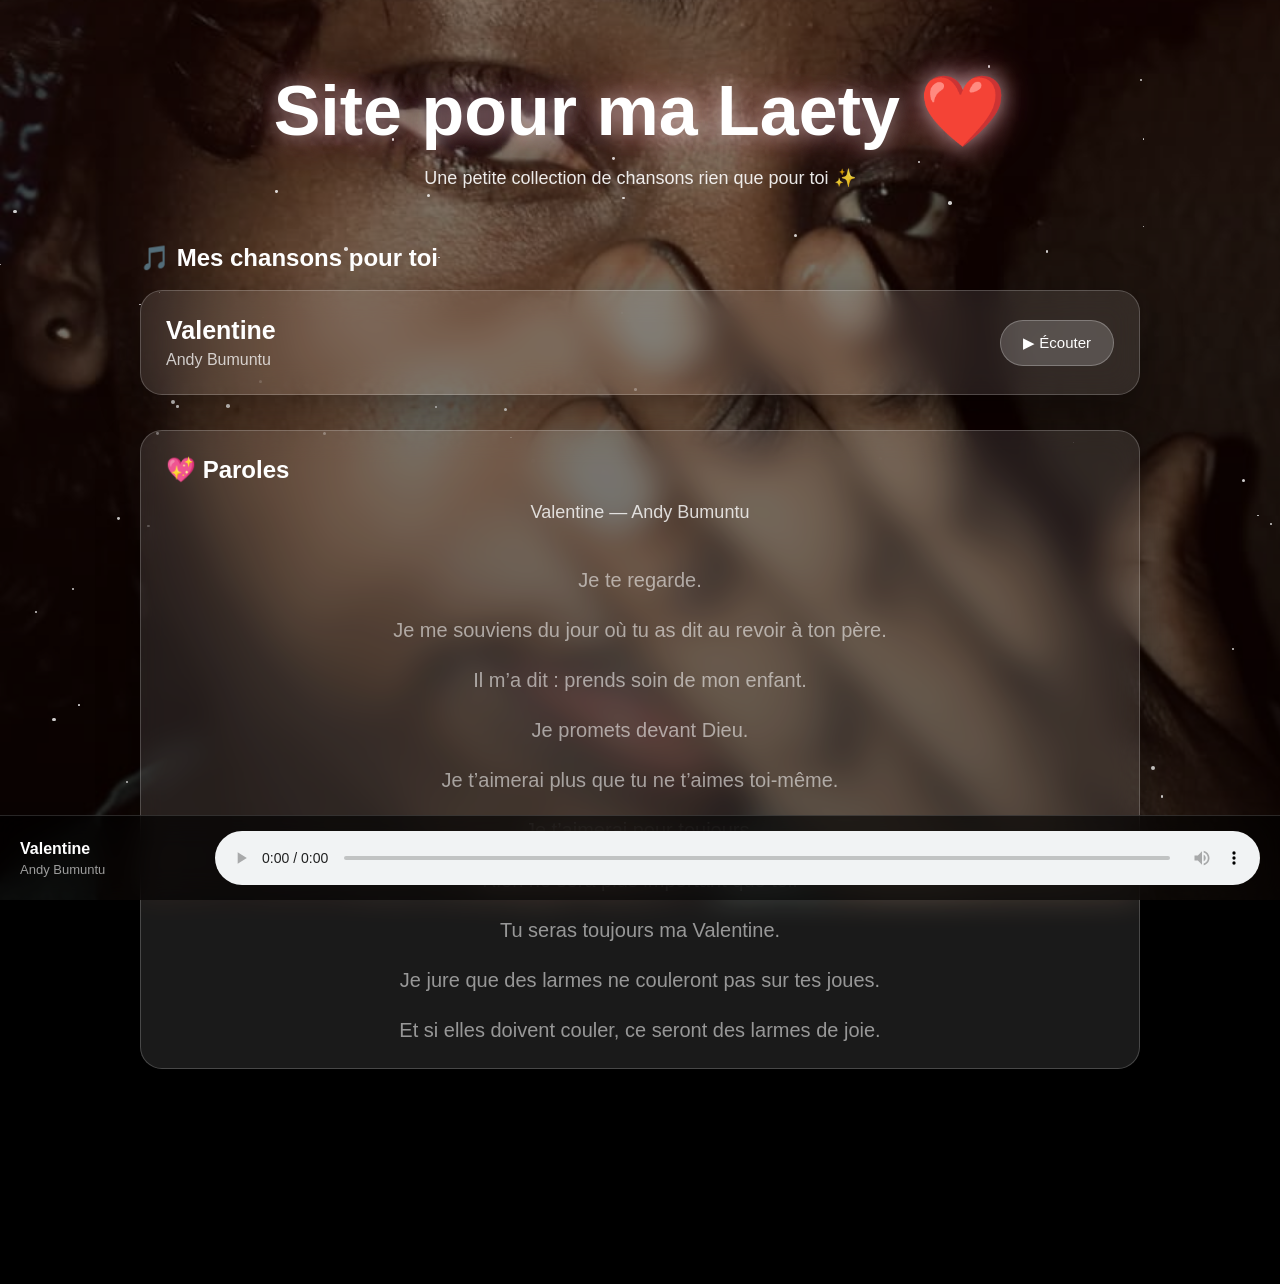
==== index.html @ 6dad12bb "Add files via upload" ====
<!DOCTYPE html>
<html lang="fr">
<head>
    <meta charset="UTF-8">
    <meta name="viewport" content="width=device-width, initial-scale=1.0">

    <title>Site pour ma Laety ❤️</title>

    <link rel="stylesheet" href="style.css">
</head>

<body>

    <!-- Fond -->
    <div class="background"></div>
    <div class="overlay"></div>

    <!-- Étoiles -->
    <div id="stars"></div>

    <!-- Contenu -->
    <main class="container">

        <header class="hero">
            <h1>Site pour ma Laety ❤️</h1>

            <p>
                Une petite collection de chansons
                rien que pour toi ✨
            </p>
        </header>


        <!-- MUSIQUES -->
        <section class="music-section">

            <h2>🎵 Mes chansons pour toi</h2>

            <div class="music-card" id="valentineCard">

                <div class="music-info">
                    <h3>Valentine</h3>
                    <p>Andy Bumuntu</p>
                </div>

                <button id="playButton">
                    ▶ Écouter
                </button>

            </div>

        </section>


        <!-- PAROLES -->
        <section class="lyrics-section">

            <h2>💖 Paroles</h2>

            <div id="songTitle" class="song-title">
                Valentine — Andy Bumuntu
            </div>

            <div id="lyrics">
                <p class="loading">
                    Les paroles vont apparaître ici...
                </p>
            </div>

        </section>

    </main>


    <!-- LECTEUR -->
    <div class="player">

        <div class="player-info">
            <strong>Valentine</strong>
            <span>Andy Bumuntu</span>
        </div>

        <audio id="audio" controls preload="metadata">
            <source src="assets/music/valentine.mp4" type="audio/mpeg">
            Votre navigateur ne supporte pas la lecture audio.
        </audio>

    </div>


    <script src="script.js"></script>

</body>
</html>
---- style.css ----
* {
    box-sizing: border-box;
    margin: 0;
    padding: 0;
}

html,
body {
    width: 100%;
    min-height: 100%;
    font-family: Arial, Helvetica, sans-serif;
    color: white;
}

/* =========================
   FOND
========================= */

body {
    min-height: 100vh;
    overflow-x: hidden;
    background: #000;
}

.background {
    position: fixed;
    inset: 0;

    background-image: url("assets/images/laety.jpeg");
    background-size: cover;
    background-position: center;
    background-repeat: no-repeat;

    z-index: -3;
}

.overlay {
    position: fixed;
    inset: 0;

    background:
        linear-gradient(
            rgba(0, 0, 0, 0.45),
            rgba(0, 0, 0, 0.72)
        );

    z-index: -2;
}


/* =========================
   ÉTOILES
========================= */

#stars {
    position: fixed;
    inset: 0;

    pointer-events: none;

    overflow: hidden;

    z-index: -1;
}

.star {
    position: absolute;

    width: 3px;
    height: 3px;

    background: white;

    border-radius: 50%;

    opacity: 0.8;

    animation:
        fall linear infinite,
        twinkle ease-in-out infinite;
}

@keyframes fall {

    from {
        transform: translateY(-20px);
    }

    to {
        transform: translateY(110vh);
    }
}

@keyframes twinkle {

    0%,
    100% {
        opacity: 0.2;
    }

    50% {
        opacity: 1;
    }
}


/* =========================
   CONTENU
========================= */

.container {
    width: min(1000px, 92%);
    margin: auto;

    padding-top: 70px;
    padding-bottom: 180px;
}


/* =========================
   HERO
========================= */

.hero {
    text-align: center;

    margin-bottom: 55px;
}

.hero h1 {
    font-size: clamp(35px, 7vw, 70px);

    margin-bottom: 15px;

    text-shadow:
        0 0 20px rgba(255,255,255,0.5),
        0 0 40px rgba(255,100,150,0.4);
}

.hero p {
    font-size: 18px;

    opacity: 0.9;
}


/* =========================
   SECTIONS
========================= */

.music-section,
.lyrics-section {
    margin-bottom: 35px;
}

.music-section h2,
.lyrics-section h2 {
    margin-bottom: 18px;

    font-size: 24px;
}


/* =========================
   GLASS CARD
========================= */

.music-card,
.lyrics-section {
    background: rgba(255, 255, 255, 0.10);

    border: 1px solid rgba(255, 255, 255, 0.20);

    backdrop-filter: blur(15px);
    -webkit-backdrop-filter: blur(15px);

    border-radius: 22px;

    box-shadow:
        0 15px 40px rgba(0, 0, 0, 0.35);
}

.music-card {
    padding: 25px;

    display: flex;

    justify-content: space-between;

    align-items: center;

    gap: 20px;
}

.music-info h3 {
    font-size: 25px;

    margin-bottom: 6px;
}

.music-info p {
    opacity: 0.75;
}


/* =========================
   BOUTON
========================= */

button {
    border: none;

    background: rgba(255, 255, 255, 0.18);

    color: white;

    padding: 13px 22px;

    border-radius: 50px;

    cursor: pointer;

    font-size: 15px;

    border: 1px solid rgba(255,255,255,0.25);

    transition: 0.25s;
}

button:hover {
    background: rgba(255, 255, 255, 0.30);

    transform: scale(1.05);
}


/* =========================
   PAROLES
========================= */

.lyrics-section {
    padding: 25px;

    min-height: 250px;
}

.song-title {
    text-align: center;

    font-size: 18px;

    margin-bottom: 20px;

    opacity: 0.8;
}

#lyrics {
    max-height: 500px;

    overflow-y: auto;

    padding: 10px;
}

.lyric-line {
    text-align: center;

    font-size: 20px;

    line-height: 1.8;

    padding: 5px 10px;

    margin: 4px 0;

    color: rgba(255,255,255,0.55);

    transition:
        color 0.3s,
        transform 0.3s,
        opacity 0.3s;
}

.lyric-line.active {
    color: white;

    font-weight: bold;

    transform: scale(1.04);

    text-shadow:
        0 0 10px rgba(255,255,255,0.7),
        0 0 25px rgba(255,100,160,0.7);
}

.loading {
    text-align: center;

    opacity: 0.7;
}


/* =========================
   PLAYER
========================= */

.player {
    position: fixed;

    bottom: 0;
    left: 0;
    right: 0;

    z-index: 10;

    padding: 15px 20px;

    background: rgba(0,0,0,0.65);

    backdrop-filter: blur(15px);
    -webkit-backdrop-filter: blur(15px);

    border-top: 1px solid rgba(255,255,255,0.15);

    display: flex;

    align-items: center;

    gap: 25px;
}

.player-info {
    min-width: 170px;

    display: flex;

    flex-direction: column;

    gap: 4px;
}

.player-info span {
    opacity: 0.6;

    font-size: 13px;
}

audio {
    width: 100%;
}


/* =========================
   MOBILE
========================= */

@media (max-width: 650px) {

    .container {
        padding-top: 45px;
    }

    .hero h1 {
        font-size: 38px;
    }

    .hero p {
        font-size: 15px;
    }

    .music-card {
        flex-direction: column;

        align-items: stretch;

        text-align: center;
    }

    button {
        width: 100%;
    }

    .lyric-line {
        font-size: 17px;
    }

    .player {
        flex-direction: column;

        align-items: stretch;

        gap: 8px;
    }

    .player-info {
        text-align: center;

        min-width: 0;
    }
}
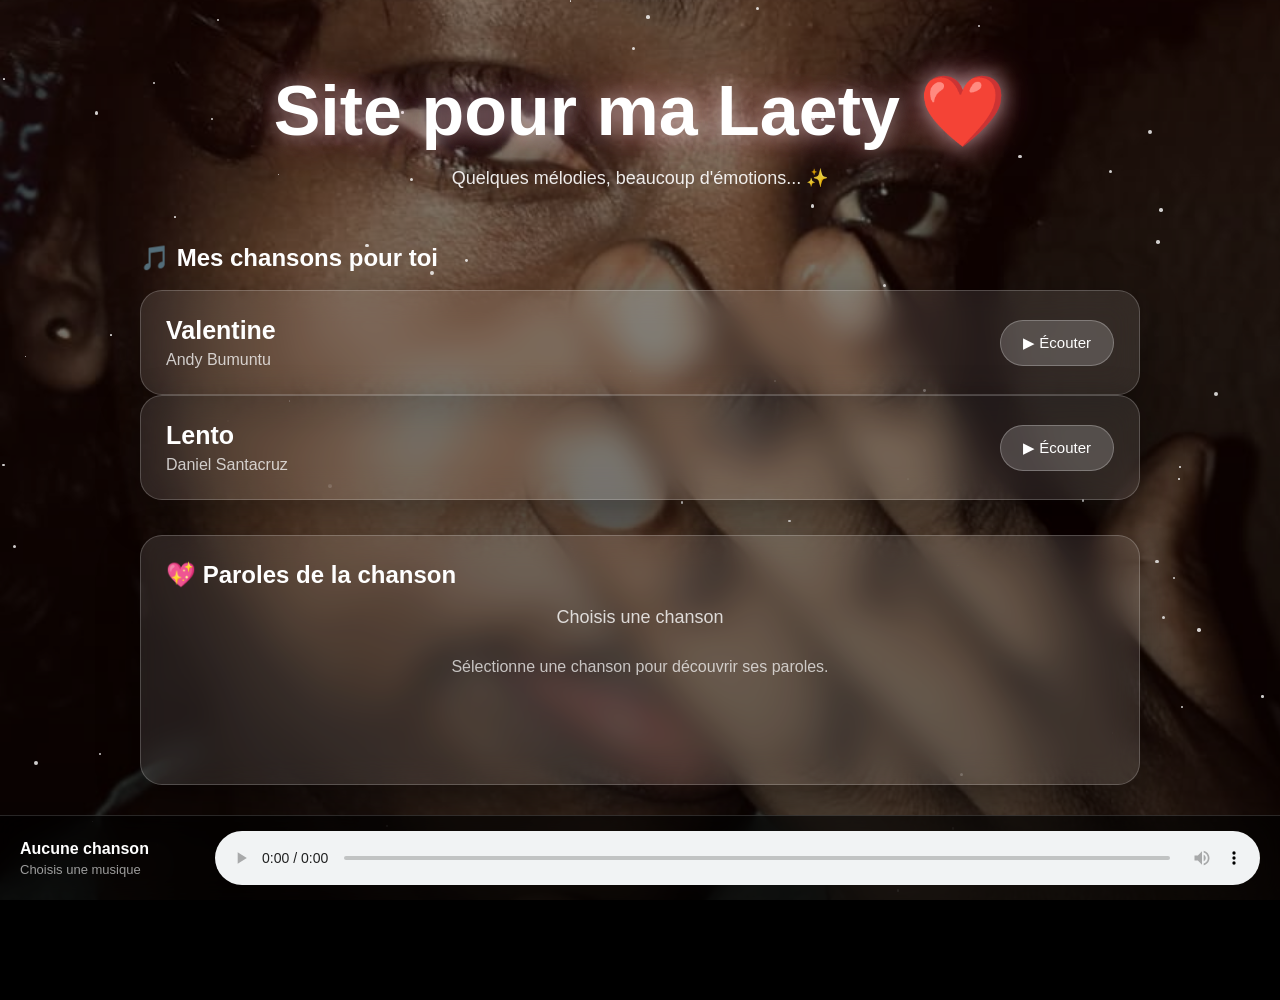
==== commit 5d0eb492: "Add files via upload" ====
--- a/index.html
+++ b/index.html
@@ -3,92 +3,52 @@
 <head>
     <meta charset="UTF-8">
     <meta name="viewport" content="width=device-width, initial-scale=1.0">
-
     <title>Site pour ma Laety ❤️</title>
-
     <link rel="stylesheet" href="style.css">
 </head>
-
 <body>
 
-    <!-- Fond -->
     <div class="background"></div>
     <div class="overlay"></div>
-
-    <!-- Étoiles -->
     <div id="stars"></div>
 
-    <!-- Contenu -->
     <main class="container">
 
         <header class="hero">
             <h1>Site pour ma Laety ❤️</h1>
-
-            <p>
-                Une petite collection de chansons
-                rien que pour toi ✨
-            </p>
+            <p>Quelques mélodies, beaucoup d'émotions... ✨</p>
         </header>
 
-
-        <!-- MUSIQUES -->
         <section class="music-section">
-
             <h2>🎵 Mes chansons pour toi</h2>
-
-            <div class="music-card" id="valentineCard">
-
-                <div class="music-info">
-                    <h3>Valentine</h3>
-                    <p>Andy Bumuntu</p>
-                </div>
-
-                <button id="playButton">
-                    ▶ Écouter
-                </button>
-
-            </div>
-
+            <div id="playlist"></div>
         </section>
 
-
-        <!-- PAROLES -->
         <section class="lyrics-section">
-
-            <h2>💖 Paroles</h2>
+            <h2>💖 Paroles de la chanson</h2>
 
             <div id="songTitle" class="song-title">
-                Valentine — Andy Bumuntu
+                Choisis une chanson
             </div>
 
             <div id="lyrics">
                 <p class="loading">
-                    Les paroles vont apparaître ici...
+                    Sélectionne une chanson pour découvrir ses paroles.
                 </p>
             </div>
-
         </section>
 
     </main>
 
-
-    <!-- LECTEUR -->
     <div class="player">
-
         <div class="player-info">
-            <strong>Valentine</strong>
-            <span>Andy Bumuntu</span>
+            <strong id="playerTitle">Aucune chanson</strong>
+            <span id="playerArtist">Choisis une musique</span>
         </div>
 
-        <audio id="audio" controls preload="metadata">
-            <source src="assets/music/valentine.mp4" type="audio/mpeg">
-            Votre navigateur ne supporte pas la lecture audio.
-        </audio>
-
+        <audio id="audio" controls preload="metadata"></audio>
     </div>
 
-
     <script src="script.js"></script>
-
 </body>
 </html>
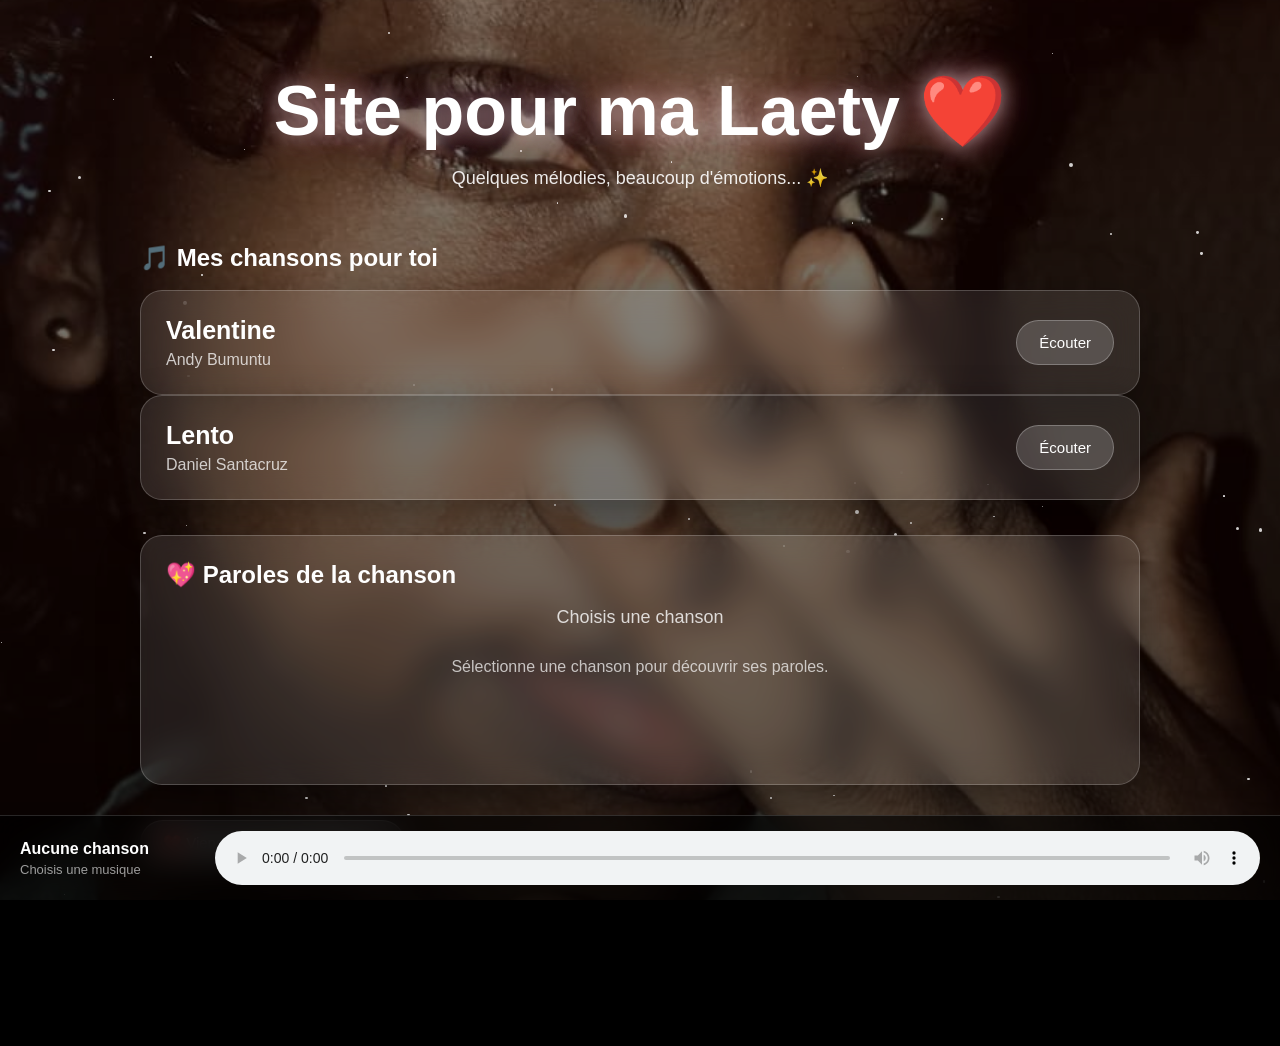
==== commit 85eaea10: "Add files via upload" ====
--- a/index.html
+++ b/index.html
@@ -1,30 +1,43 @@
+
 <!DOCTYPE html>
 <html lang="fr">
 <head>
     <meta charset="UTF-8">
     <meta name="viewport" content="width=device-width, initial-scale=1.0">
+
     <title>Site pour ma Laety ❤️</title>
+
     <link rel="stylesheet" href="style.css">
 </head>
+
 <body>
 
+    <!-- ARRIERE-PLAN -->
     <div class="background"></div>
     <div class="overlay"></div>
     <div id="stars"></div>
 
+    <!-- CONTENU PRINCIPAL -->
     <main class="container">
 
+        <!-- PRESENTATION -->
         <header class="hero">
             <h1>Site pour ma Laety ❤️</h1>
             <p>Quelques mélodies, beaucoup d'émotions... ✨</p>
         </header>
 
+        <!-- PLAYLIST -->
         <section class="music-section">
+
             <h2>🎵 Mes chansons pour toi</h2>
+
             <div id="playlist"></div>
+
         </section>
 
+        <!-- PAROLES -->
         <section class="lyrics-section">
+
             <h2>💖 Paroles de la chanson</h2>
 
             <div id="songTitle" class="song-title">
@@ -32,23 +45,156 @@
             </div>
 
             <div id="lyrics">
+
                 <p class="loading">
                     Sélectionne une chanson pour découvrir ses paroles.
                 </p>
+
             </div>
+
         </section>
 
+        <!-- BOUTON SECRET -->
+        <div class="secret-button-container">
+
+            <button
+                id="openStory"
+                class="secret-button"
+                type="button"
+            >
+                ❤️ Viens que je te dise un truc…
+            </button>
+
+        </div>
+
     </main>
 
+
+    <!-- LECTEUR AUDIO FIXE -->
     <div class="player">
+
         <div class="player-info">
-            <strong id="playerTitle">Aucune chanson</strong>
-            <span id="playerArtist">Choisis une musique</span>
-        </div>
-
-        <audio id="audio" controls preload="metadata"></audio>
-    </div>
-
+
+            <strong id="playerTitle">
+                Aucune chanson
+            </strong>
+
+            <span id="playerArtist">
+                Choisis une musique
+            </span>
+
+        </div>
+
+        <audio
+            id="audio"
+            controls
+            preload="metadata"
+        ></audio>
+
+    </div>
+
+
+    <!-- =====================================
+         SCENE SECRETE POUR LAETY
+    ====================================== -->
+
+
+<div id="storyOverlay" class="story-overlay" aria-hidden="true">
+
+  <div class="dialog-box">
+
+    <button id="closeStory" class="close-dialog" type="button">✕</button>
+
+    <div class="dialog-header">
+      <div class="avatar">❤️</div>
+      <div>
+        <strong>Une petite conversation</strong>
+        <small>Toi et Laety ✨</small>
+      </div>
+    </div>
+
+    <!-- SCENE AVEC LES DEUX PERSONNAGES -->
+
+    <div class="night-scene">
+
+      <div class="night-moon">🌙</div>
+
+      <div class="night-stars">
+        <span>✦</span>
+        <span>✧</span>
+        <span>✦</span>
+        <span>·</span>
+        <span>✧</span>
+        <span>✦</span>
+      </div>
+
+      <div class="hill"></div>
+
+      <div class="couple-2d">
+
+        <!-- GARÇON -->
+
+        <div class="character boy">
+          <div class="boy-hair"></div>
+          <div class="boy-head"></div>
+          <div class="boy-neck"></div>
+          <div class="boy-body"></div>
+          <div class="boy-arm"></div>
+          <div class="boy-legs"></div>
+        </div>
+
+        <!-- FILLE -->
+
+        <div class="character girl">
+          <div class="girl-hair"></div>
+          <div class="girl-head"></div>
+          <div class="girl-neck"></div>
+          <div class="girl-body"></div>
+          <div class="girl-arm"></div>
+          <div class="girl-legs"></div>
+        </div>
+
+      </div>
+
+      <div class="couple-caption">
+        Deux personnes, un ciel rempli d'étoiles… ❤️
+      </div>
+
+    </div>
+
+    <!-- CONVERSATION -->
+
+    <div id="chatMessages" class="chat-messages">
+      <div class="chat-bubble mine">
+        Laety… tu sais pourquoi j'ai créé ce site ?
+      </div>
+    </div>
+
+    <div class="dialog-actions">
+
+      <button id="nextMessage" type="button">
+        Pourquoi ? 👀
+      </button>
+
+      <a id="whatsappButton"
+         class="whatsapp-button"
+         href="#"
+         target="_blank"
+         rel="noopener"
+         hidden>
+        💬 Je veux quand même lui répondre
+      </a>
+
+    </div>
+
+  </div>
+</div>
+
+    </div>
+
+
+    <!-- JAVASCRIPT -->
     <script src="script.js"></script>
+
 </body>
-</html>+</html>
--- a/style.css
+++ b/style.css
@@ -397,4 +397,237 @@
 
         min-width: 0;
     }
+}
+
+/* FENÊTRE FLOTTANTE */
+
+.story-overlay {
+    display: none;
+    position: fixed;
+    inset: 0;
+    width: 100%;
+    height: 100%;
+    z-index: 99999;
+
+    background: rgba(5, 4, 25, 0.92);
+    backdrop-filter: blur(12px);
+
+    justify-content: center;
+    align-items: center;
+
+    padding: 20px;
+    overflow-y: auto;
+}
+
+.story-overlay.open {
+    display: flex;
+    animation: fadeIn 0.5s ease;
+}
+
+/* CONTENU DE LA FENÊTRE */
+
+.story-box {
+    position: relative;
+    width: 100%;
+    max-width: 750px;
+    max-height: 90vh;
+    overflow-y: auto;
+
+    margin: auto;
+    padding: 25px;
+
+    border-radius: 25px;
+
+    background: linear-gradient(
+        145deg,
+        rgba(34, 22, 75, 0.98),
+        rgba(12, 12, 42, 0.98)
+    );
+
+    border: 1px solid rgba(255, 130, 210, 0.6);
+
+    box-shadow:
+        0 0 30px rgba(255, 70, 170, 0.35),
+        0 0 80px rgba(168, 85, 247, 0.2);
+}
+
+.story-overlay {
+  display: none;
+  position: fixed;
+  inset: 0;
+  z-index: 99999;
+  background: rgba(5, 4, 25, 0.88);
+  backdrop-filter: blur(10px);
+  justify-content: center;
+  align-items: center;
+  padding: 15px;
+}
+
+.story-overlay.open {
+  display: flex;
+  animation: dialogFade .3s ease;
+}
+
+@keyframes dialogFade {
+  from { opacity: 0; }
+  to { opacity: 1; }
+}
+
+.dialog-box {
+  position: relative;
+  width: 100%;
+  max-width: 430px;
+  max-height: 85vh;
+  overflow-y: auto;
+  padding: 18px;
+  border-radius: 22px;
+  color: white;
+  background: linear-gradient(145deg, #211943, #10102e);
+  border: 1px solid rgba(255, 130, 210, .5);
+  box-shadow: 0 0 35px rgba(190, 80, 220, .25);
+}
+
+.close-dialog {
+  position: absolute;
+  top: 12px;
+  right: 13px;
+  border: 0;
+  background: transparent;
+  color: white;
+  font-size: 22px;
+  cursor: pointer;
+}
+
+.dialog-header {
+  display: flex;
+  align-items: center;
+  gap: 12px;
+  padding-bottom: 15px;
+  border-bottom: 1px solid rgba(255,255,255,.12);
+}
+
+.dialog-header strong,
+.dialog-header small {
+  display: block;
+}
+
+.dialog-header small {
+  margin-top: 4px;
+  color: #c9bce8;
+}
+
+.avatar {
+  width: 42px;
+  height: 42px;
+  display: grid;
+  place-items: center;
+  border-radius: 50%;
+  background: #49316e;
+  font-size: 22px;
+}
+
+.night-scene {
+  position: relative;
+  min-height: 115px;
+  margin: 15px 0;
+  border-radius: 15px;
+  overflow: hidden;
+  display: flex;
+  flex-direction: column;
+  align-items: center;
+  justify-content: center;
+  background: radial-gradient(ellipse at bottom, #44336e, #11132f 75%);
+}
+
+.moon {
+  font-size: 35px;
+  animation: moonGlow 3s infinite alternate;
+}
+
+@keyframes moonGlow {
+  from { filter: drop-shadow(0 0 4px #fff); }
+  to { filter: drop-shadow(0 0 15px #f9b9ff); }
+}
+
+.stars {
+  color: #ffe8ff;
+  letter-spacing: 5px;
+  margin-top: 5px;
+  animation: twinkle 2s infinite alternate;
+}
+
+@keyframes twinkle {
+  from { opacity: .4; }
+  to { opacity: 1; }
+}
+
+.couple-caption {
+  margin-top: 8px;
+  color: #e7d9ff;
+  font-size: 12px;
+}
+
+.chat-messages {
+  display: flex;
+  flex-direction: column;
+  gap: 12px;
+  min-height: 75px;
+  padding: 8px 0 18px;
+}
+
+.chat-bubble {
+  max-width: 88%;
+  padding: 12px 15px;
+  border-radius: 16px;
+  line-height: 1.5;
+  font-size: 14px;
+  animation: bubbleIn .35s ease;
+}
+
+@keyframes bubbleIn {
+  from { opacity: 0; transform: translateY(10px); }
+  to { opacity: 1; transform: translateY(0); }
+}
+
+.chat-bubble.mine {
+  align-self: flex-start;
+  background: #49346e;
+  border-bottom-left-radius: 4px;
+}
+
+.chat-bubble.theirs {
+  align-self: flex-end;
+  background: #a43d87;
+  border-bottom-right-radius: 4px;
+}
+
+.dialog-actions {
+  display: flex;
+  flex-direction: column;
+  gap: 10px;
+  align-items: stretch;
+}
+
+#nextMessage,
+.whatsapp-button {
+  width: 100%;
+  padding: 13px;
+  border: 0;
+  border-radius: 13px;
+  background: linear-gradient(90deg, #ed6bb5, #9c68e8);
+  color: white;
+  font-weight: bold;
+  font-size: 14px;
+  cursor: pointer;
+  text-align: center;
+  text-decoration: none;
+}
+
+#nextMessage:hover,
+.whatsapp-button:hover {
+  filter: brightness(1.12);
+}
+
+.whatsapp-button[hidden] {
+  display: none;
 }
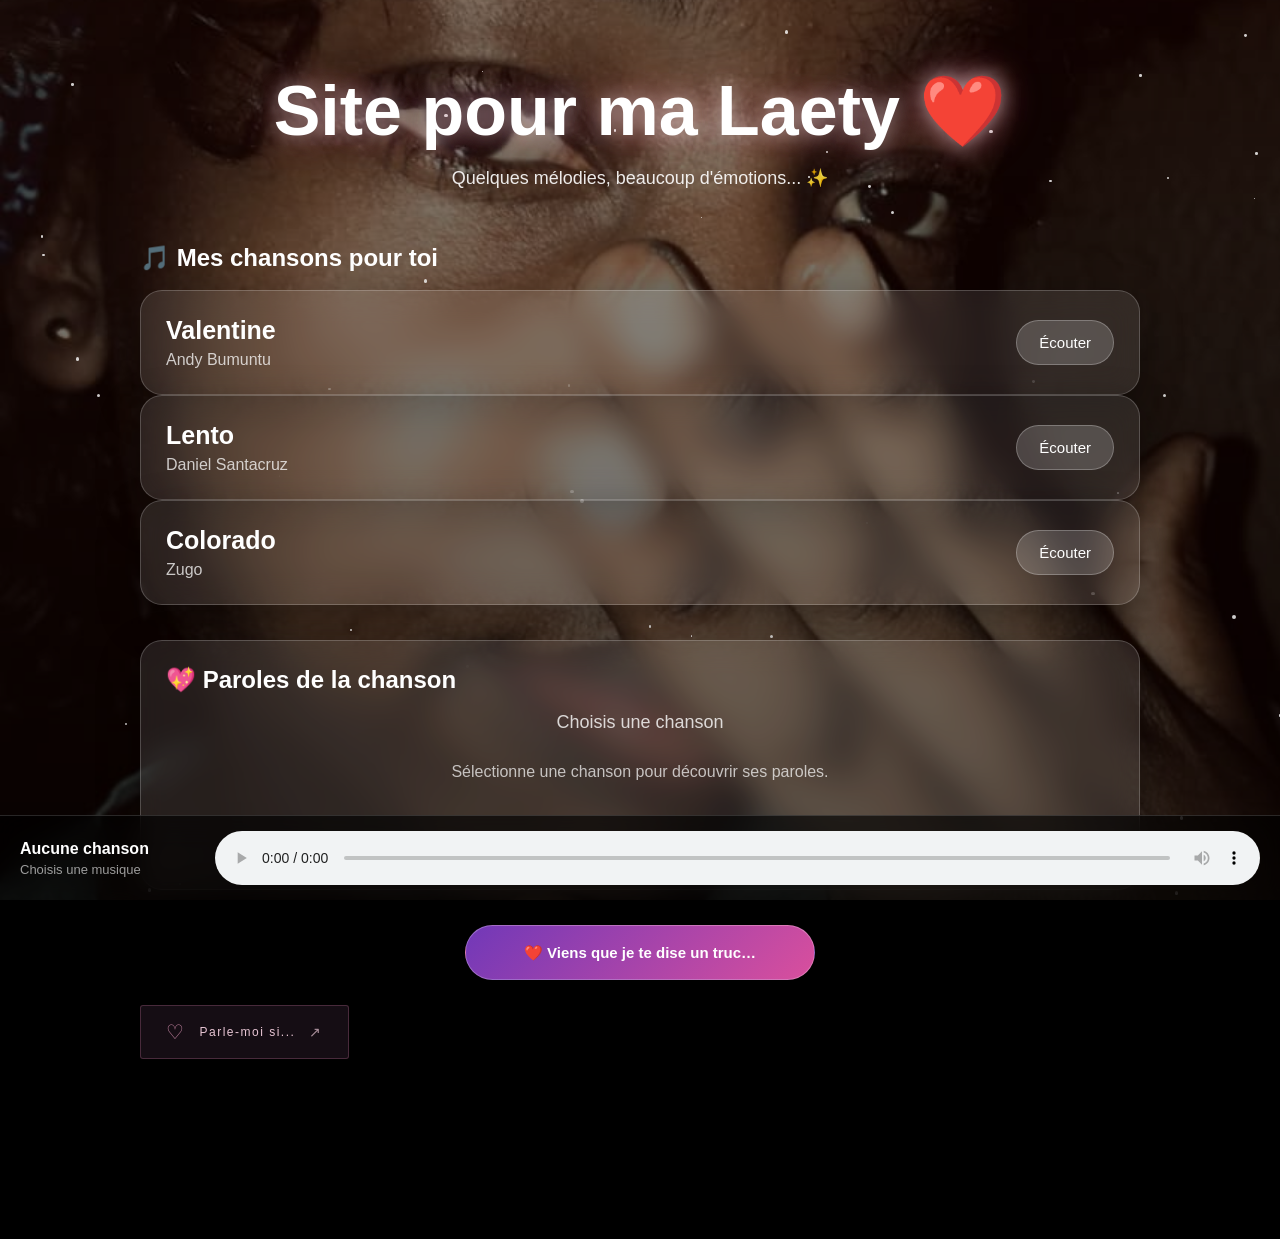
==== commit 3a24649e: "Add files via upload" ====
--- a/index.html
+++ b/index.html
@@ -67,6 +67,12 @@
 
         </div>
 
+<a href="parle-moi.html" class="parle-moi-button">
+    <span class="button-heart">♡</span>
+    <span>Parle-moi si...</span>
+    <span class="button-arrow">↗</span>
+</a>
+
     </main>
 
 
@@ -109,7 +115,7 @@
       <div class="avatar">❤️</div>
       <div>
         <strong>Une petite conversation</strong>
-        <small>Toi et Laety ✨</small>
+        <small>moi et Laety ✨</small>
       </div>
     </div>
 
--- a/style.css
+++ b/style.css
@@ -630,4 +630,99 @@
 
 .whatsapp-button[hidden] {
   display: none;
-}+}
+/* Bouton de la conversation secrète : affichage mobile */
+.secret-button {
+    display: flex !important;
+    align-items: center;
+    justify-content: center;
+
+    width: 90%;
+    max-width: 350px;
+    min-height: 55px;
+
+    margin: 25px auto;
+    padding: 14px 20px;
+
+    color: #ffffff;
+    background: linear-gradient(135deg, #7138b8, #d94f9d);
+
+    border: 1px solid rgba(255, 255, 255, 0.25);
+    border-radius: 30px;
+
+    font-size: 15px;
+    font-weight: 600;
+    text-align: center;
+
+    cursor: pointer;
+    position: relative;
+    z-index: 20;
+
+    box-sizing: border-box;
+}
+
+/* Adaptation aux petits écrans */
+@media screen and (max-width: 600px) {
+    .secret-button {
+        width: 92%;
+        max-width: 320px;
+        min-height: 52px;
+
+        font-size: 14px;
+        padding: 12px 15px;
+
+        margin: 20px auto;
+    }
+}
+
+/* =========================================
+   BOUTON PARLE-MOI SI...
+========================================= */
+
+.parle-moi-button {
+    display: inline-flex;
+    align-items: center;
+    justify-content: center;
+    gap: 14px;
+
+    padding: 14px 25px;
+
+    background: rgba(25, 16, 24, 0.85);
+    color: #e8c5d4;
+
+    border: 1px solid rgba(190, 110, 150, 0.3);
+    border-radius: 3px;
+
+    font-family: "DM Sans", sans-serif;
+    font-size: 12px;
+    letter-spacing: 1.5px;
+    text-decoration: none;
+
+    transition: all 0.4s ease;
+}
+
+.parle-moi-button:hover {
+    background: #421d32;
+    border-color: #b77b98;
+    color: #ffffff;
+
+    box-shadow: 0 0 25px rgba(150, 65, 110, 0.18);
+
+    transform: translateY(-3px);
+}
+
+.button-heart {
+    font-size: 20px;
+    color: #c987a5;
+}
+
+.button-arrow {
+    font-size: 14px;
+    opacity: 0.7;
+
+    transition: transform 0.3s ease;
+}
+
+.parle-moi-button:hover .button-arrow {
+    transform: translate(3px, -3px);
+}
